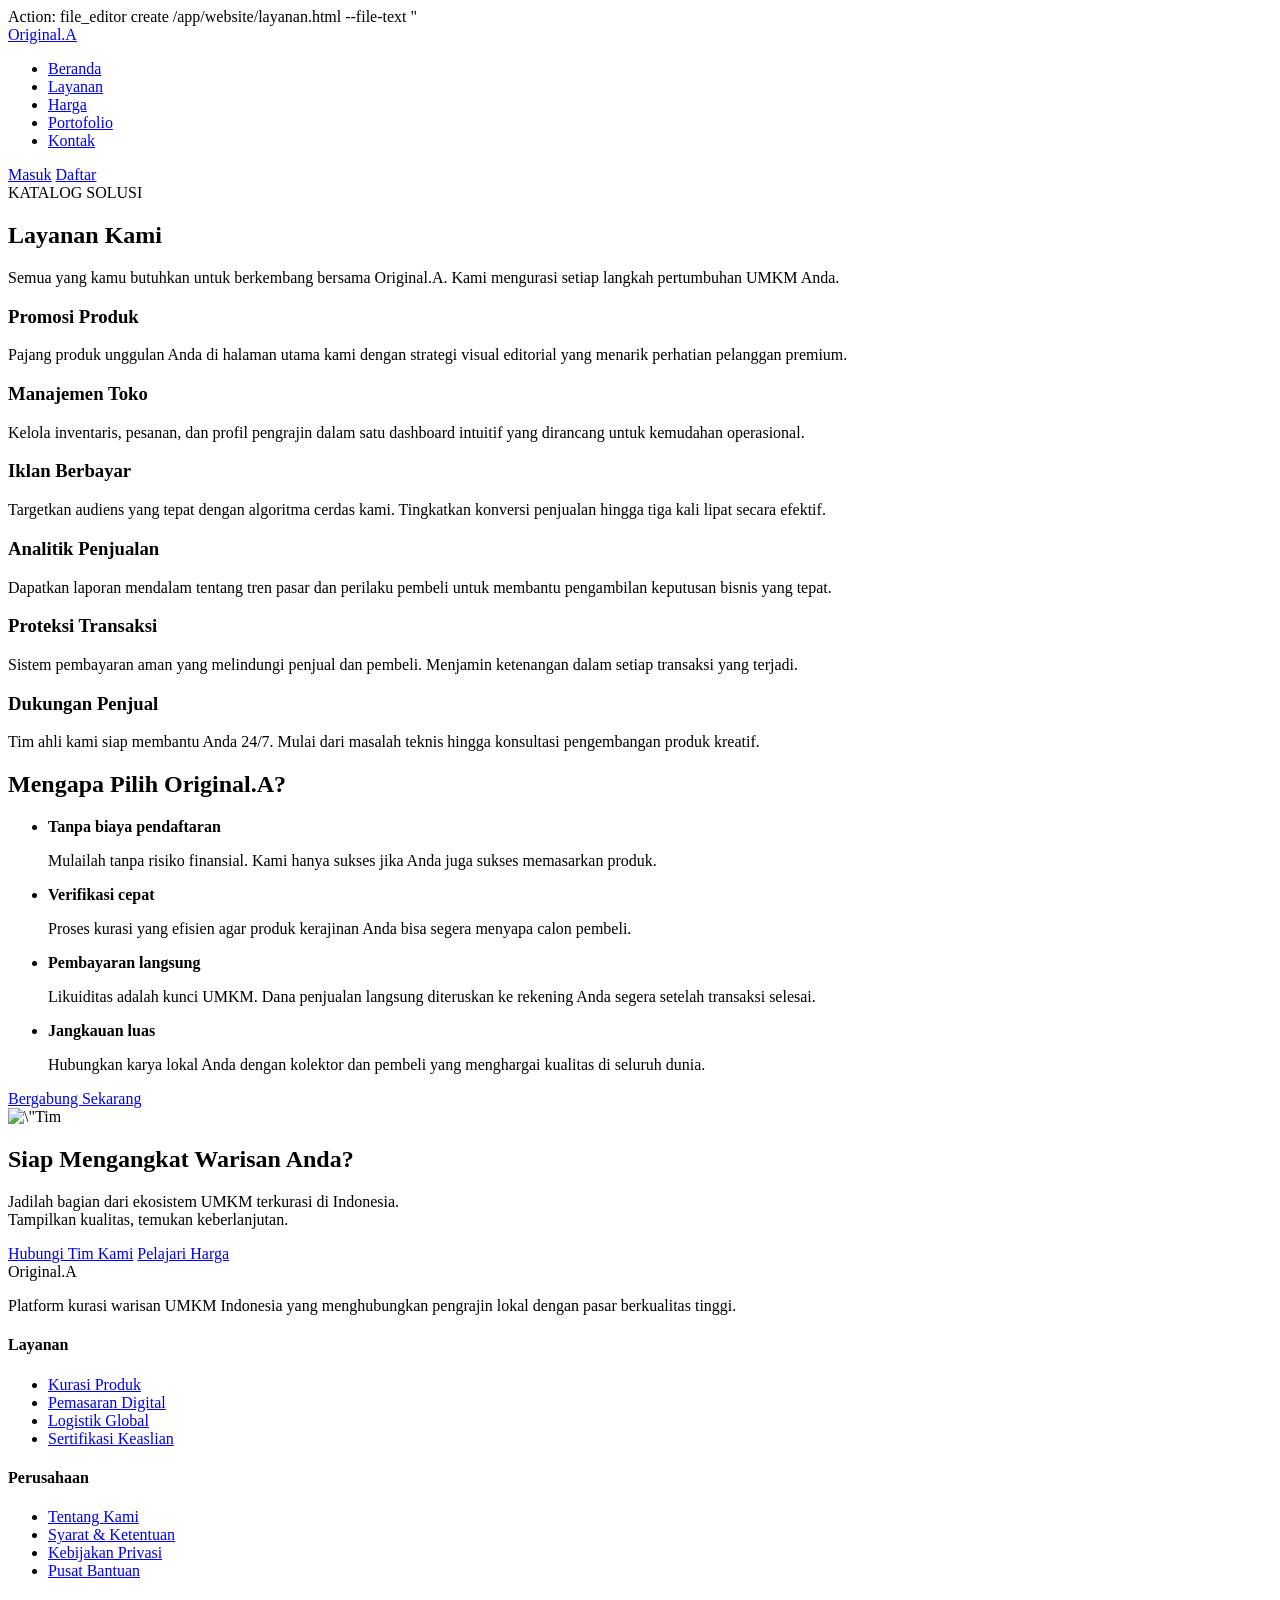
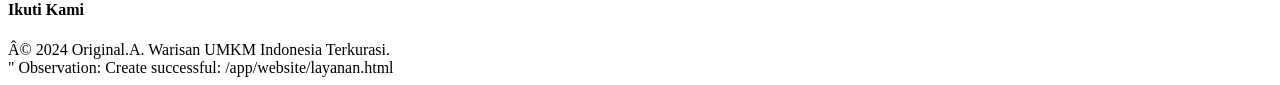
==== harga.html @ c591b9ad "fisrt commit" ====
Action: file_editor create /app/website/layanan.html --file-text "<!DOCTYPE html>
<html lang=\"id\">
<head>
  <meta charset=\"UTF-8\" />
  <meta name=\"viewport\" content=\"width=device-width, initial-scale=1.0\" />
  <title>Original.A — Layanan</title>
  <link rel=\"stylesheet\" href=\"style.css\" />
  <link rel=\"stylesheet\" href=\"https://cdnjs.cloudflare.com/ajax/libs/font-awesome/6.4.0/css/all.min.css\" />
</head>
<body>

  <nav class=\"navbar\">
    <div class=\"container nav-wrap\">
      <a href=\"beranda.html\" class=\"logo\">Original.A</a>
      <ul class=\"nav-menu\">
        <li><a href=\"beranda.html\">Beranda</a></li>
        <li><a href=\"layanan.html\" class=\"active\">Layanan</a></li>
        <li><a href=\"harga.html\">Harga</a></li>
        <li><a href=\"portofolio.html\">Portofolio</a></li>
        <li><a href=\"kontak.html\">Kontak</a></li>
      </ul>
      <div class=\"nav-actions\">
        <a href=\"#\" class=\"btn-link\">Masuk</a>
        <a href=\"#\" class=\"btn btn-primary\">Daftar</a>
      </div>
    </div>
  </nav>

  <section class=\"page-hero\">
    <div class=\"container\">
      <span class=\"badge\">KATALOG SOLUSI</span>
      <h1>Layanan Kami</h1>
      <p>Semua yang kamu butuhkan untuk berkembang bersama Original.A. Kami mengurasi setiap langkah pertumbuhan UMKM Anda.</p>
    </div>
  </section>

  <section style=\"padding-top:30px;\">
    <div class=\"container\">
      <div class=\"layanan-grid\">
        <div class=\"layanan-card\">
          <div class=\"layanan-icon\"><i class=\"fa-solid fa-bullhorn\"></i></div>
          <h3>Promosi Produk</h3>
          <p>Pajang produk unggulan Anda di halaman utama kami dengan strategi visual editorial yang menarik perhatian pelanggan premium.</p>
        </div>
        <div class=\"layanan-card\">
          <div class=\"layanan-icon mint\"><i class=\"fa-solid fa-store\"></i></div>
          <h3>Manajemen Toko</h3>
          <p>Kelola inventaris, pesanan, dan profil pengrajin dalam satu dashboard intuitif yang dirancang untuk kemudahan operasional.</p>
        </div>
        <div class=\"layanan-card\">
          <div class=\"layanan-icon\"><i class=\"fa-solid fa-hand-pointer\"></i></div>
          <h3>Iklan Berbayar</h3>
          <p>Targetkan audiens yang tepat dengan algoritma cerdas kami. Tingkatkan konversi penjualan hingga tiga kali lipat secara efektif.</p>
        </div>
        <div class=\"layanan-card\">
          <div class=\"layanan-icon mint\"><i class=\"fa-solid fa-chart-line\"></i></div>
          <h3>Analitik Penjualan</h3>
          <p>Dapatkan laporan mendalam tentang tren pasar dan perilaku pembeli untuk membantu pengambilan keputusan bisnis yang tepat.</p>
        </div>
        <div class=\"layanan-card\">
          <div class=\"layanan-icon\"><i class=\"fa-solid fa-shield-halved\"></i></div>
          <h3>Proteksi Transaksi</h3>
          <p>Sistem pembayaran aman yang melindungi penjual dan pembeli. Menjamin ketenangan dalam setiap transaksi yang terjadi.</p>
        </div>
        <div class=\"layanan-card\">
          <div class=\"layanan-icon mint\"><i class=\"fa-solid fa-headset\"></i></div>
          <h3>Dukungan Penjual</h3>
          <p>Tim ahli kami siap membantu Anda 24/7. Mulai dari masalah teknis hingga konsultasi pengembangan produk kreatif.</p>
        </div>
      </div>
    </div>
  </section>

  <section class=\"why-section\">
    <div class=\"container why-grid\">
      <div>
        <h2>Mengapa Pilih Original.A?</h2>
        <ul class=\"why-list\">
          <li>
            <span class=\"check\"><i class=\"fa-solid fa-check\"></i></span>
            <div>
              <strong>Tanpa biaya pendaftaran</strong>
              <p>Mulailah tanpa risiko finansial. Kami hanya sukses jika Anda juga sukses memasarkan produk.</p>
            </div>
          </li>
          <li>
            <span class=\"check\"><i class=\"fa-solid fa-check\"></i></span>
            <div>
              <strong>Verifikasi cepat</strong>
              <p>Proses kurasi yang efisien agar produk kerajinan Anda bisa segera menyapa calon pembeli.</p>
            </div>
          </li>
          <li>
            <span class=\"check\"><i class=\"fa-solid fa-check\"></i></span>
            <div>
              <strong>Pembayaran langsung</strong>
              <p>Likuiditas adalah kunci UMKM. Dana penjualan langsung diteruskan ke rekening Anda segera setelah transaksi selesai.</p>
            </div>
          </li>
          <li>
            <span class=\"check\"><i class=\"fa-solid fa-check\"></i></span>
            <div>
              <strong>Jangkauan luas</strong>
              <p>Hubungkan karya lokal Anda dengan kolektor dan pembeli yang menghargai kualitas di seluruh dunia.</p>
            </div>
          </li>
        </ul>
        <a href=\"#\" class=\"btn btn-primary\" style=\"margin-top:18px;\">Bergabung Sekarang</a>
      </div>
      <div class=\"why-image\">
        <img src=\"https://images.unsplash.com/photo-1556761175-5973dc0f32e7?w=900\" alt=\"Tim Original.A\" />
      </div>
    </div>
  </section>

  <section style=\"background:var(--green-900); color:#fff; padding:80px 0;\">
    <div class=\"container\" style=\"text-align:center;\">
      <h2 style=\"color:#fff; font-size:42px; margin-bottom:14px;\">Siap Mengangkat Warisan Anda?</h2>
      <p style=\"color:rgba(255,255,255,.78); margin-bottom:28px;\">Jadilah bagian dari ekosistem UMKM terkurasi di Indonesia.<br />Tampilkan kualitas, temukan keberlanjutan.</p>
      <div style=\"display:flex; gap:14px; justify-content:center; flex-wrap:wrap;\">
        <a href=\"kontak.html\" class=\"btn btn-gold\">Hubungi Tim Kami</a>
        <a href=\"harga.html\" class=\"btn btn-outline-light\">Pelajari Harga</a>
      </div>
    </div>
  </section>

  <footer>
    <div class=\"container\">
      <div class=\"footer-grid\">
        <div class=\"footer-brand\">
          <div class=\"logo\">Original.A</div>
          <p>Platform kurasi warisan UMKM Indonesia yang menghubungkan pengrajin lokal dengan pasar berkualitas tinggi.</p>
        </div>
        <div class=\"footer-col\">
          <h4>Layanan</h4>
          <ul>
            <li><a href=\"#\">Kurasi Produk</a></li>
            <li><a href=\"#\">Pemasaran Digital</a></li>
            <li><a href=\"#\">Logistik Global</a></li>
            <li><a href=\"#\">Sertifikasi Keaslian</a></li>
          </ul>
        </div>
        <div class=\"footer-col\">
          <h4>Perusahaan</h4>
          <ul>
            <li><a href=\"#\">Tentang Kami</a></li>
            <li><a href=\"#\">Syarat &amp; Ketentuan</a></li>
            <li><a href=\"#\">Kebijakan Privasi</a></li>
            <li><a href=\"#\">Pusat Bantuan</a></li>
          </ul>
        </div>
        <div class=\"footer-col\">
          <h4>Ikuti Kami</h4>
          <div class=\"social-icons\">
            <a href=\"#\"><i class=\"fa-solid fa-share-nodes\"></i></a>
            <a href=\"#\"><i class=\"fa-solid fa-globe\"></i></a>
            <a href=\"#\"><i class=\"fa-regular fa-envelope\"></i></a>
          </div>
        </div>
      </div>
      <div class=\"footer-bottom\">© 2024 Original.A. Warisan UMKM Indonesia Terkurasi.</div>
    </div>
  </footer>

</body>
</html>
"
Observation: Create successful: /app/website/layanan.html
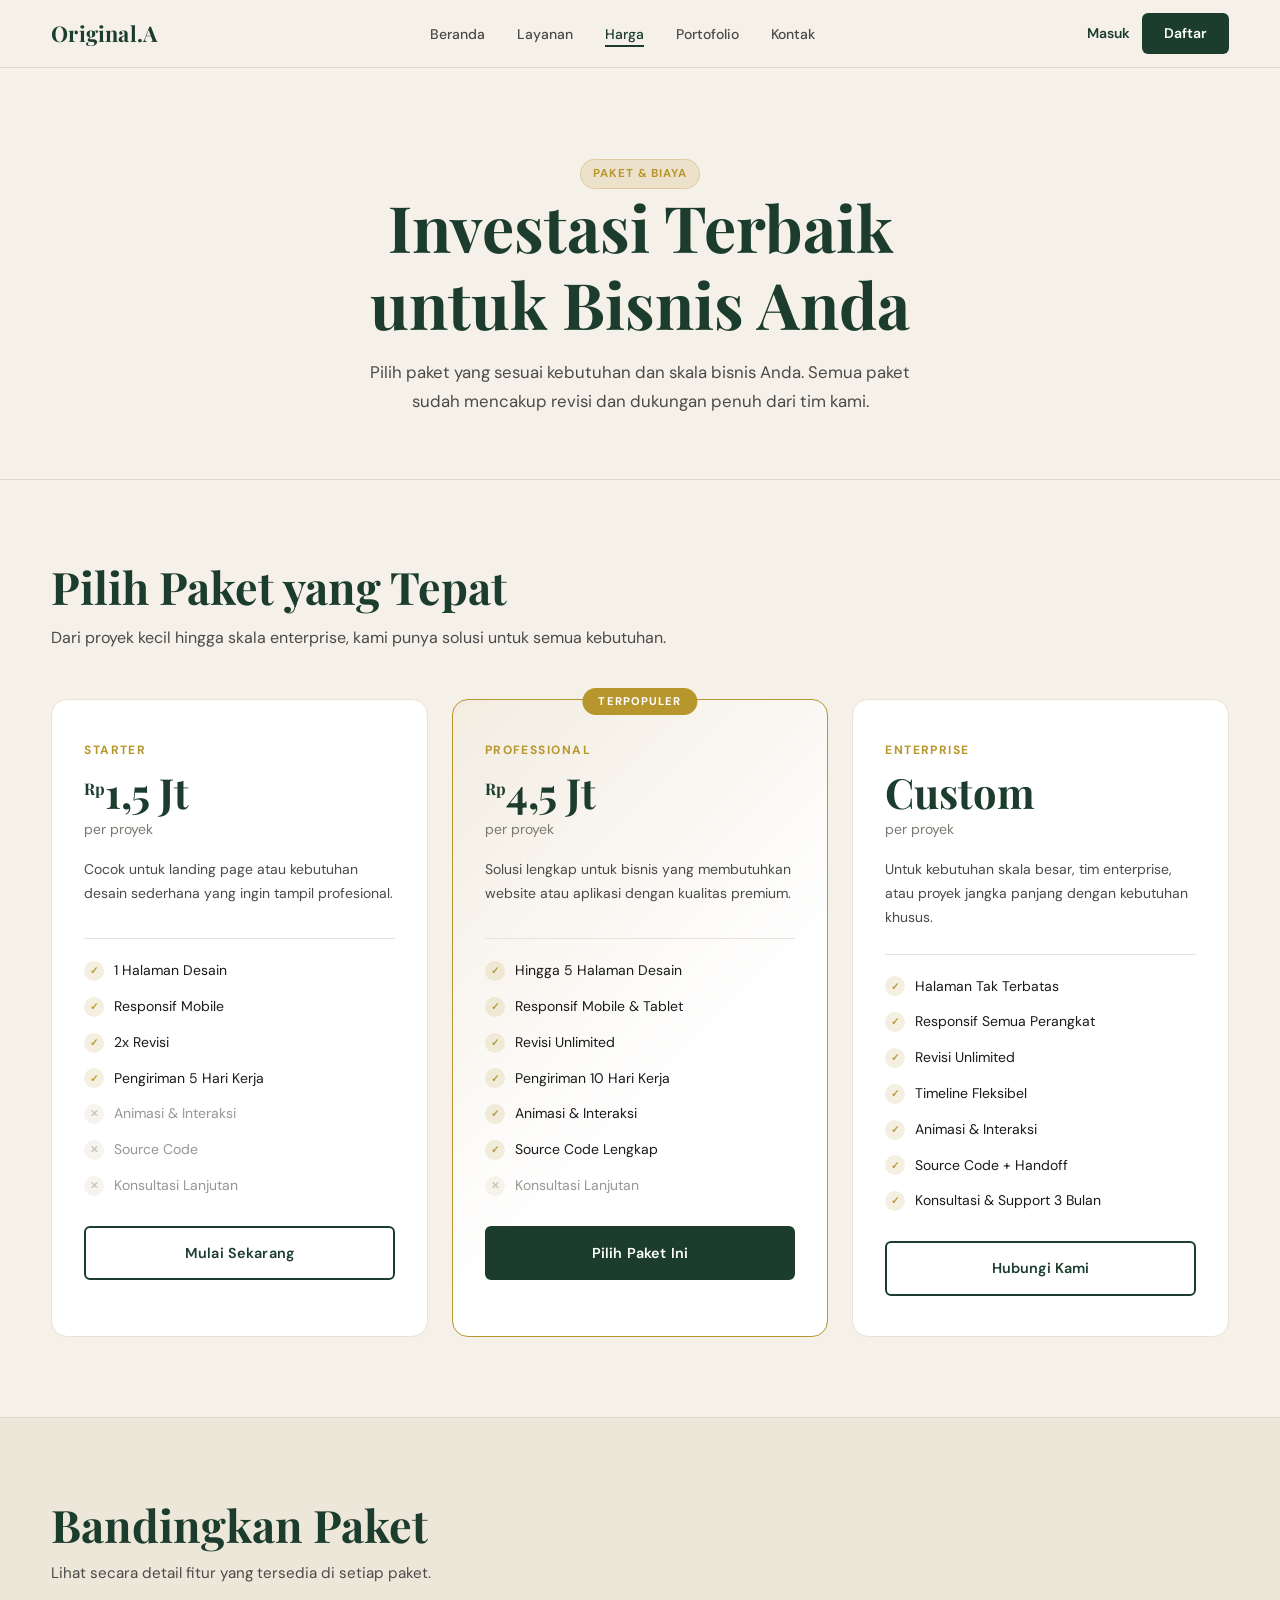
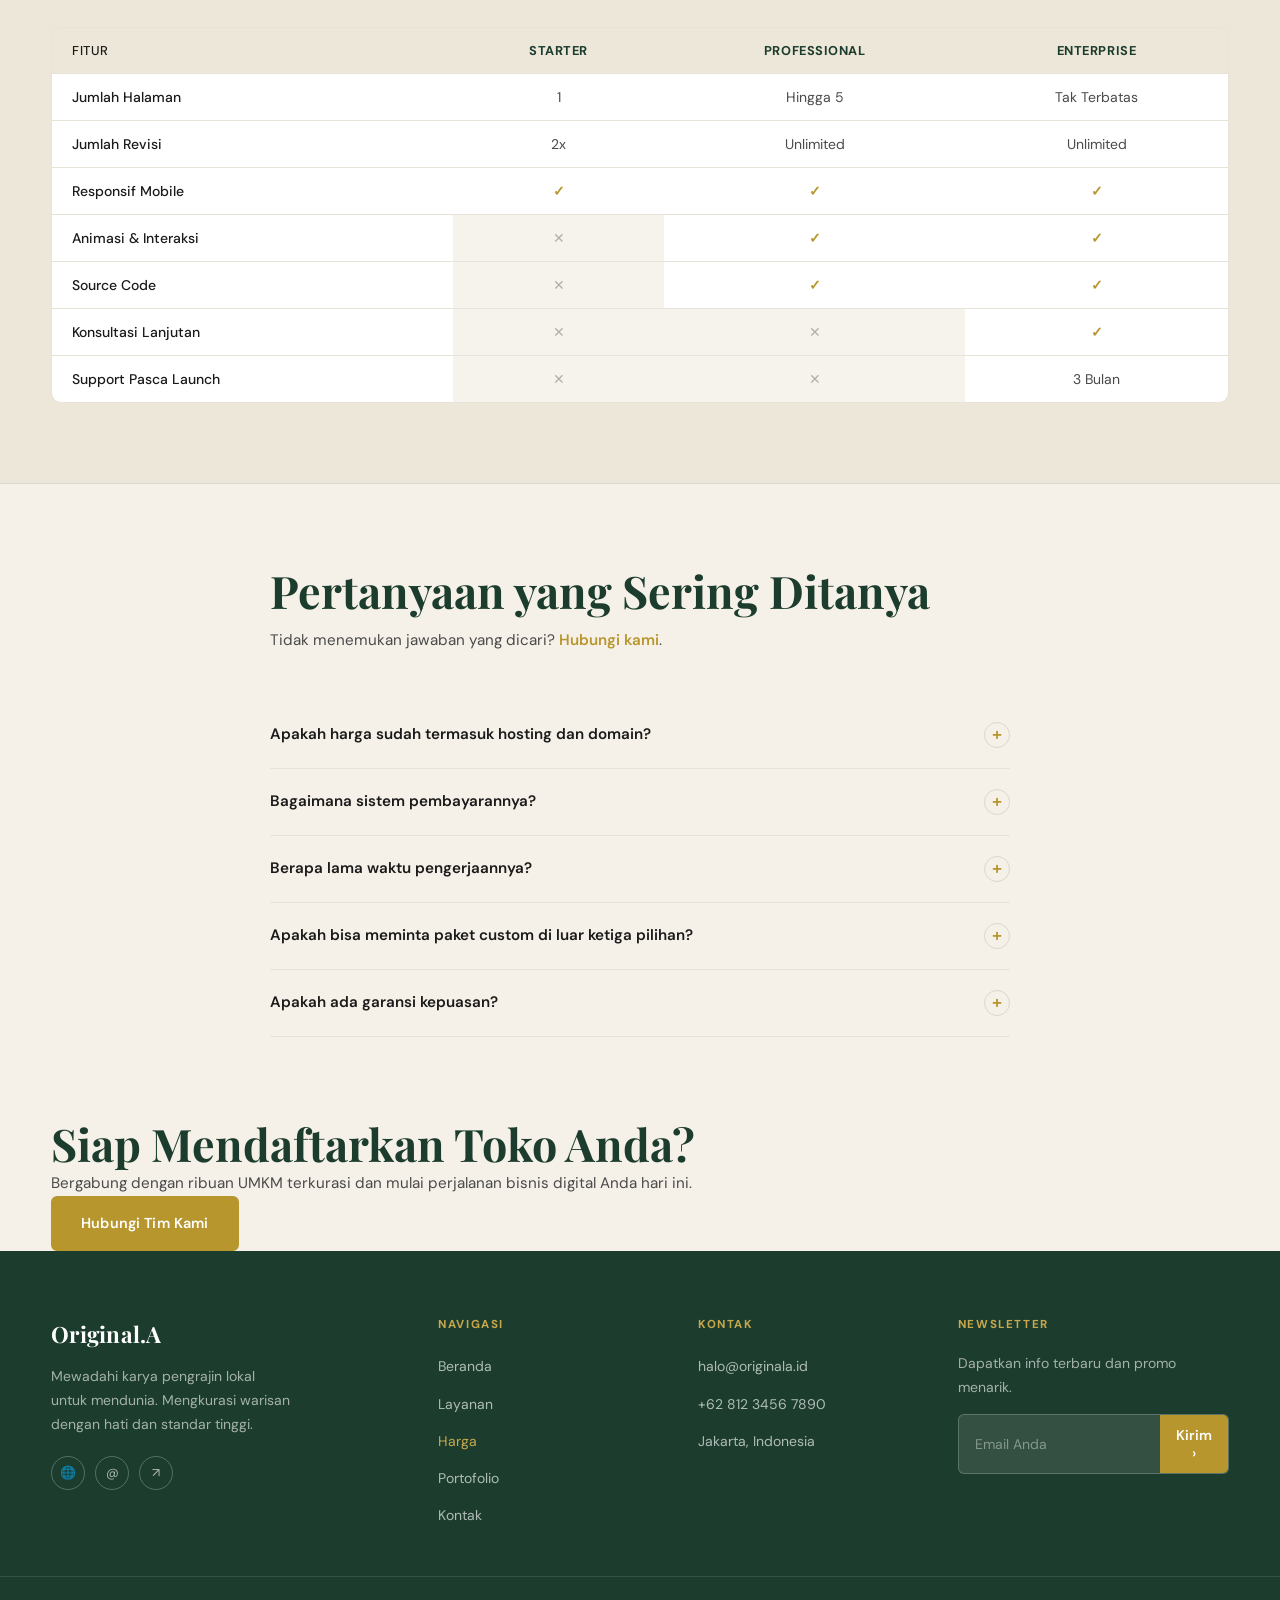
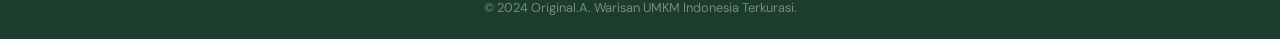
==== commit 0049dedd: "tes" ====
--- a/harga.html
+++ b/harga.html
@@ -1,169 +1,558 @@
-
-Action: file_editor create /app/website/layanan.html --file-text "<!DOCTYPE html>
-<html lang=\"id\">
+#untuk_harga
+
+
+
+<DOCTYPE html>
+<html lang="id">
 <head>
-  <meta charset=\"UTF-8\" />
-  <meta name=\"viewport\" content=\"width=device-width, initial-scale=1.0\" />
-  <title>Original.A — Layanan</title>
-  <link rel=\"stylesheet\" href=\"style.css\" />
-  <link rel=\"stylesheet\" href=\"https://cdnjs.cloudflare.com/ajax/libs/font-awesome/6.4.0/css/all.min.css\" />
+  <meta charset="UTF-8" />
+  <meta name="viewport" content="width=device-width, initial-scale=1.0" />
+  <title>Harga — Original.A | Platform Warisan UMKM Indonesia</title>
+  <link rel="stylesheet" href="style.css" />
+  <style>
+    /* ── Pricing Grid ── */
+    .pricing-grid {
+      display: grid;
+      grid-template-columns: repeat(auto-fit, minmax(300px, 1fr));
+      gap: 24px;
+      margin-top: 48px;
+    }
+
+    .pricing-card {
+      background: var(--white);
+      border: 1px solid var(--border-light);
+      border-radius: var(--radius-lg);
+      padding: 40px 32px;
+      transition: var(--transition);
+      position: relative;
+    }
+
+    .pricing-card:hover {
+      box-shadow: var(--shadow-lg);
+      transform: translateY(-4px);
+      border-color: var(--border);
+    }
+
+    .pricing-card.featured {
+      border-color: var(--gold);
+      background: linear-gradient(135deg, rgba(184,150,46,0.04) 0%, var(--white) 60%);
+    }
+
+    .featured-badge {
+      position: absolute;
+      top: -12px;
+      left: 50%;
+      transform: translateX(-50%);
+      background: var(--gold);
+      color: var(--white);
+      font-size: 0.7rem;
+      font-weight: 700;
+      letter-spacing: 0.1em;
+      padding: 4px 16px;
+      border-radius: 100px;
+      text-transform: uppercase;
+      white-space: nowrap;
+    }
+
+    .plan-name {
+      font-family: var(--font-body);
+      font-size: 0.75rem;
+      font-weight: 700;
+      letter-spacing: 0.12em;
+      text-transform: uppercase;
+      color: var(--gold);
+      margin-bottom: 10px;
+    }
+
+    .plan-price {
+      font-family: var(--font-display);
+      font-size: 2.6rem;
+      font-weight: 700;
+      color: var(--green);
+      line-height: 1;
+      margin-bottom: 6px;
+    }
+
+    .plan-price sup {
+      font-size: 1rem;
+      vertical-align: top;
+      margin-top: 10px;
+      display: inline-block;
+    }
+
+    .plan-period {
+      font-size: 0.875rem;
+      color: var(--text-muted);
+      margin-bottom: 16px;
+    }
+
+    .plan-desc {
+      font-size: 0.875rem;
+      color: var(--text-mid);
+      line-height: 1.7;
+      margin-bottom: 24px;
+      min-height: 56px;
+    }
+
+    .plan-divider {
+      border: none;
+      border-top: 1px solid var(--border-light);
+      margin-bottom: 20px;
+    }
+
+    .plan-features {
+      display: flex;
+      flex-direction: column;
+      gap: 12px;
+      margin-bottom: 28px;
+    }
+
+    .plan-features li {
+      display: flex;
+      align-items: center;
+      gap: 10px;
+      font-size: 0.875rem;
+      color: var(--text-dark);
+    }
+
+    .plan-features li .feat-icon {
+      width: 20px;
+      height: 20px;
+      min-width: 20px;
+      border-radius: 50%;
+      display: flex;
+      align-items: center;
+      justify-content: center;
+      font-size: 0.65rem;
+      font-weight: 700;
+    }
+
+    .feat-icon.yes {
+      background: rgba(184,150,46,0.15);
+      color: var(--gold);
+    }
+
+    .feat-icon.no {
+      background: var(--cream-dark);
+      color: var(--text-muted);
+    }
+
+    .plan-features li.disabled {
+      opacity: 0.45;
+    }
+
+    /* ── Compare Table ── */
+    .compare-wrap {
+      overflow-x: auto;
+      border-radius: var(--radius-md);
+      border: 1px solid var(--border-light);
+    }
+
+    .compare-table {
+      width: 100%;
+      border-collapse: collapse;
+      font-size: 0.875rem;
+      min-width: 540px;
+    }
+
+    .compare-table th,
+    .compare-table td {
+      padding: 14px 20px;
+      text-align: center;
+      border-bottom: 1px solid var(--border-light);
+    }
+
+    .compare-table th {
+      background: var(--cream-dark);
+      color: var(--green);
+      font-weight: 700;
+      font-size: 0.8rem;
+      letter-spacing: 0.04em;
+      text-transform: uppercase;
+    }
+
+    .compare-table th:first-child,
+    .compare-table td:first-child {
+      text-align: left;
+      color: var(--text-dark);
+      font-weight: 500;
+    }
+
+    .compare-table td {
+      color: var(--text-mid);
+      background: var(--white);
+    }
+
+    .compare-table .yes { color: var(--gold); font-weight: 700; }
+    .compare-table .no  { color: var(--text-muted); opacity: 0.5; }
+
+    .compare-table tbody tr:last-child td { border-bottom: none; }
+    .compare-table tbody tr:hover td { background: var(--cream); }
+
+    /* ── FAQ ── */
+    .faq-item {
+      border-bottom: 1px solid var(--border-light);
+    }
+
+    .faq-question {
+      display: flex;
+      align-items: center;
+      justify-content: space-between;
+      cursor: pointer;
+      font-size: 0.95rem;
+      font-weight: 600;
+      color: var(--text-dark);
+      padding: 20px 0;
+      gap: 16px;
+    }
+
+    .faq-question:hover { color: var(--green); }
+
+    .faq-icon {
+      width: 26px;
+      height: 26px;
+      min-width: 26px;
+      border: 1.5px solid var(--border);
+      border-radius: 50%;
+      display: flex;
+      align-items: center;
+      justify-content: center;
+      font-size: 1.1rem;
+      color: var(--gold);
+      transition: var(--transition);
+      line-height: 1;
+    }
+
+    .faq-answer {
+      font-size: 0.875rem;
+      color: var(--text-mid);
+      line-height: 1.8;
+      max-height: 0;
+      overflow: hidden;
+      transition: max-height 0.4s ease, padding 0.3s ease;
+    }
+
+    .faq-item.open .faq-answer {
+      max-height: 200px;
+      padding-bottom: 20px;
+    }
+
+    .faq-item.open .faq-icon {
+      transform: rotate(45deg);
+      border-color: var(--gold);
+    }
+  </style>
 </head>
 <body>
 
-  <nav class=\"navbar\">
-    <div class=\"container nav-wrap\">
-      <a href=\"beranda.html\" class=\"logo\">Original.A</a>
-      <ul class=\"nav-menu\">
-        <li><a href=\"beranda.html\">Beranda</a></li>
-        <li><a href=\"layanan.html\" class=\"active\">Layanan</a></li>
-        <li><a href=\"harga.html\">Harga</a></li>
-        <li><a href=\"portofolio.html\">Portofolio</a></li>
-        <li><a href=\"kontak.html\">Kontak</a></li>
+  <!-- NAVBAR -->
+  <nav class="navbar" id="navbar">
+    <div class="nav-inner">
+      <a href="index.html" class="nav-logo">Original.A</a>
+      <ul class="nav-links" id="navLinks">
+        <li><a href="index.html">Beranda</a></li>
+        <li><a href="layanan.html">Layanan</a></li>
+        <li><a href="harga.html" class="active">Harga</a></li>
+        <li><a href="portofolio.html">Portofolio</a></li>
+        <li><a href="kontak.html">Kontak</a></li>
       </ul>
-      <div class=\"nav-actions\">
-        <a href=\"#\" class=\"btn-link\">Masuk</a>
-        <a href=\"#\" class=\"btn btn-primary\">Daftar</a>
-      </div>
+      <div class="nav-actions">
+        <a href="#" class="nav-masuk">Masuk</a>
+        <a href="#" class="nav-daftar">Daftar</a>
+      </div>
+      <button class="nav-toggle" id="navToggle"><span></span><span></span><span></span></button>
     </div>
   </nav>
 
-  <section class=\"page-hero\">
-    <div class=\"container\">
-      <span class=\"badge\">KATALOG SOLUSI</span>
-      <h1>Layanan Kami</h1>
-      <p>Semua yang kamu butuhkan untuk berkembang bersama Original.A. Kami mengurasi setiap langkah pertumbuhan UMKM Anda.</p>
+  <!-- PAGE HERO -->
+  <section class="page-hero">
+    <div class="container">
+      <span class="badge badge-gold fade-up">Paket &amp; Biaya</span>
+      <h1 class="fade-up">Investasi Terbaik<br>untuk Bisnis Anda</h1>
+      <p class="fade-up">
+        Pilih paket yang sesuai kebutuhan dan skala bisnis Anda.
+        Semua paket sudah mencakup revisi dan dukungan penuh dari tim kami.
+      </p>
     </div>
   </section>
 
-  <section style=\"padding-top:30px;\">
-    <div class=\"container\">
-      <div class=\"layanan-grid\">
-        <div class=\"layanan-card\">
-          <div class=\"layanan-icon\"><i class=\"fa-solid fa-bullhorn\"></i></div>
-          <h3>Promosi Produk</h3>
-          <p>Pajang produk unggulan Anda di halaman utama kami dengan strategi visual editorial yang menarik perhatian pelanggan premium.</p>
-        </div>
-        <div class=\"layanan-card\">
-          <div class=\"layanan-icon mint\"><i class=\"fa-solid fa-store\"></i></div>
-          <h3>Manajemen Toko</h3>
-          <p>Kelola inventaris, pesanan, dan profil pengrajin dalam satu dashboard intuitif yang dirancang untuk kemudahan operasional.</p>
-        </div>
-        <div class=\"layanan-card\">
-          <div class=\"layanan-icon\"><i class=\"fa-solid fa-hand-pointer\"></i></div>
-          <h3>Iklan Berbayar</h3>
-          <p>Targetkan audiens yang tepat dengan algoritma cerdas kami. Tingkatkan konversi penjualan hingga tiga kali lipat secara efektif.</p>
-        </div>
-        <div class=\"layanan-card\">
-          <div class=\"layanan-icon mint\"><i class=\"fa-solid fa-chart-line\"></i></div>
-          <h3>Analitik Penjualan</h3>
-          <p>Dapatkan laporan mendalam tentang tren pasar dan perilaku pembeli untuk membantu pengambilan keputusan bisnis yang tepat.</p>
-        </div>
-        <div class=\"layanan-card\">
-          <div class=\"layanan-icon\"><i class=\"fa-solid fa-shield-halved\"></i></div>
-          <h3>Proteksi Transaksi</h3>
-          <p>Sistem pembayaran aman yang melindungi penjual dan pembeli. Menjamin ketenangan dalam setiap transaksi yang terjadi.</p>
-        </div>
-        <div class=\"layanan-card\">
-          <div class=\"layanan-icon mint\"><i class=\"fa-solid fa-headset\"></i></div>
-          <h3>Dukungan Penjual</h3>
-          <p>Tim ahli kami siap membantu Anda 24/7. Mulai dari masalah teknis hingga konsultasi pengembangan produk kreatif.</p>
-        </div>
+  <div class="divider"></div>
+
+  <!-- PRICING CARDS -->
+  <section class="section">
+    <div class="container">
+      <div class="section-title-center fade-up">
+        <h2>Pilih Paket yang Tepat</h2>
+        <p style="margin-top:10px; font-size:1rem;">
+          Dari proyek kecil hingga skala enterprise, kami punya solusi untuk semua kebutuhan.
+        </p>
+      </div>
+
+      <div class="pricing-grid">
+
+        <!-- Starter -->
+        <div class="pricing-card fade-up">
+          <p class="plan-name">Starter</p>
+          <div class="plan-price"><sup>Rp</sup>1,5 Jt</div>
+          <p class="plan-period">per proyek</p>
+          <p class="plan-desc">Cocok untuk landing page atau kebutuhan desain sederhana yang ingin tampil profesional.</p>
+          <hr class="plan-divider" />
+          <ul class="plan-features">
+            <li><span class="feat-icon yes">✓</span> 1 Halaman Desain</li>
+            <li><span class="feat-icon yes">✓</span> Responsif Mobile</li>
+            <li><span class="feat-icon yes">✓</span> 2x Revisi</li>
+            <li><span class="feat-icon yes">✓</span> Pengiriman 5 Hari Kerja</li>
+            <li class="disabled"><span class="feat-icon no">✕</span> Animasi &amp; Interaksi</li>
+            <li class="disabled"><span class="feat-icon no">✕</span> Source Code</li>
+            <li class="disabled"><span class="feat-icon no">✕</span> Konsultasi Lanjutan</li>
+          </ul>
+          <a href="kontak.html" class="btn btn-outline" style="display:block; text-align:center;">Mulai Sekarang</a>
+        </div>
+
+        <!-- Professional (featured) -->
+        <div class="pricing-card featured fade-up">
+          <span class="featured-badge">Terpopuler</span>
+          <p class="plan-name">Professional</p>
+          <div class="plan-price"><sup>Rp</sup>4,5 Jt</div>
+          <p class="plan-period">per proyek</p>
+          <p class="plan-desc">Solusi lengkap untuk bisnis yang membutuhkan website atau aplikasi dengan kualitas premium.</p>
+          <hr class="plan-divider" />
+          <ul class="plan-features">
+            <li><span class="feat-icon yes">✓</span> Hingga 5 Halaman Desain</li>
+            <li><span class="feat-icon yes">✓</span> Responsif Mobile &amp; Tablet</li>
+            <li><span class="feat-icon yes">✓</span> Revisi Unlimited</li>
+            <li><span class="feat-icon yes">✓</span> Pengiriman 10 Hari Kerja</li>
+            <li><span class="feat-icon yes">✓</span> Animasi &amp; Interaksi</li>
+            <li><span class="feat-icon yes">✓</span> Source Code Lengkap</li>
+            <li class="disabled"><span class="feat-icon no">✕</span> Konsultasi Lanjutan</li>
+          </ul>
+          <a href="kontak.html" class="btn btn-primary" style="display:block; text-align:center;">Pilih Paket Ini</a>
+        </div>
+
+        <!-- Enterprise -->
+        <div class="pricing-card fade-up">
+          <p class="plan-name">Enterprise</p>
+          <div class="plan-price">Custom</div>
+          <p class="plan-period">per proyek</p>
+          <p class="plan-desc">Untuk kebutuhan skala besar, tim enterprise, atau proyek jangka panjang dengan kebutuhan khusus.</p>
+          <hr class="plan-divider" />
+          <ul class="plan-features">
+            <li><span class="feat-icon yes">✓</span> Halaman Tak Terbatas</li>
+            <li><span class="feat-icon yes">✓</span> Responsif Semua Perangkat</li>
+            <li><span class="feat-icon yes">✓</span> Revisi Unlimited</li>
+            <li><span class="feat-icon yes">✓</span> Timeline Fleksibel</li>
+            <li><span class="feat-icon yes">✓</span> Animasi &amp; Interaksi</li>
+            <li><span class="feat-icon yes">✓</span> Source Code + Handoff</li>
+            <li><span class="feat-icon yes">✓</span> Konsultasi &amp; Support 3 Bulan</li>
+          </ul>
+          <a href="kontak.html" class="btn btn-outline" style="display:block; text-align:center;">Hubungi Kami</a>
+        </div>
+
       </div>
     </div>
   </section>
 
-  <section class=\"why-section\">
-    <div class=\"container why-grid\">
-      <div>
-        <h2>Mengapa Pilih Original.A?</h2>
-        <ul class=\"why-list\">
-          <li>
-            <span class=\"check\"><i class=\"fa-solid fa-check\"></i></span>
-            <div>
-              <strong>Tanpa biaya pendaftaran</strong>
-              <p>Mulailah tanpa risiko finansial. Kami hanya sukses jika Anda juga sukses memasarkan produk.</p>
-            </div>
-          </li>
-          <li>
-            <span class=\"check\"><i class=\"fa-solid fa-check\"></i></span>
-            <div>
-              <strong>Verifikasi cepat</strong>
-              <p>Proses kurasi yang efisien agar produk kerajinan Anda bisa segera menyapa calon pembeli.</p>
-            </div>
-          </li>
-          <li>
-            <span class=\"check\"><i class=\"fa-solid fa-check\"></i></span>
-            <div>
-              <strong>Pembayaran langsung</strong>
-              <p>Likuiditas adalah kunci UMKM. Dana penjualan langsung diteruskan ke rekening Anda segera setelah transaksi selesai.</p>
-            </div>
-          </li>
-          <li>
-            <span class=\"check\"><i class=\"fa-solid fa-check\"></i></span>
-            <div>
-              <strong>Jangkauan luas</strong>
-              <p>Hubungkan karya lokal Anda dengan kolektor dan pembeli yang menghargai kualitas di seluruh dunia.</p>
-            </div>
-          </li>
-        </ul>
-        <a href=\"#\" class=\"btn btn-primary\" style=\"margin-top:18px;\">Bergabung Sekarang</a>
-      </div>
-      <div class=\"why-image\">
-        <img src=\"https://images.unsplash.com/photo-1556761175-5973dc0f32e7?w=900\" alt=\"Tim Original.A\" />
+  <div class="divider"></div>
+
+  <!-- COMPARISON TABLE -->
+  <section class="section" style="background:var(--cream-dark);">
+    <div class="container">
+      <div class="section-title-center fade-up" style="margin-bottom:40px;">
+        <h2>Bandingkan Paket</h2>
+        <p style="margin-top:10px;">Lihat secara detail fitur yang tersedia di setiap paket.</p>
+      </div>
+      <div class="compare-wrap fade-up">
+        <table class="compare-table">
+          <thead>
+            <tr>
+              <th>Fitur</th>
+              <th>Starter</th>
+              <th>Professional</th>
+              <th>Enterprise</th>
+            </tr>
+          </thead>
+          <tbody>
+            <tr>
+              <td>Jumlah Halaman</td>
+              <td>1</td>
+              <td>Hingga 5</td>
+              <td>Tak Terbatas</td>
+            </tr>
+            <tr>
+              <td>Jumlah Revisi</td>
+              <td>2x</td>
+              <td>Unlimited</td>
+              <td>Unlimited</td>
+            </tr>
+            <tr>
+              <td>Responsif Mobile</td>
+              <td class="yes">✓</td>
+              <td class="yes">✓</td>
+              <td class="yes">✓</td>
+            </tr>
+            <tr>
+              <td>Animasi &amp; Interaksi</td>
+              <td class="no">✕</td>
+              <td class="yes">✓</td>
+              <td class="yes">✓</td>
+            </tr>
+            <tr>
+              <td>Source Code</td>
+              <td class="no">✕</td>
+              <td class="yes">✓</td>
+              <td class="yes">✓</td>
+            </tr>
+            <tr>
+              <td>Konsultasi Lanjutan</td>
+              <td class="no">✕</td>
+              <td class="no">✕</td>
+              <td class="yes">✓</td>
+            </tr>
+            <tr>
+              <td>Support Pasca Launch</td>
+              <td class="no">✕</td>
+              <td class="no">✕</td>
+              <td>3 Bulan</td>
+            </tr>
+          </tbody>
+        </table>
       </div>
     </div>
   </section>
 
-  <section style=\"background:var(--green-900); color:#fff; padding:80px 0;\">
-    <div class=\"container\" style=\"text-align:center;\">
-      <h2 style=\"color:#fff; font-size:42px; margin-bottom:14px;\">Siap Mengangkat Warisan Anda?</h2>
-      <p style=\"color:rgba(255,255,255,.78); margin-bottom:28px;\">Jadilah bagian dari ekosistem UMKM terkurasi di Indonesia.<br />Tampilkan kualitas, temukan keberlanjutan.</p>
-      <div style=\"display:flex; gap:14px; justify-content:center; flex-wrap:wrap;\">
-        <a href=\"kontak.html\" class=\"btn btn-gold\">Hubungi Tim Kami</a>
-        <a href=\"harga.html\" class=\"btn btn-outline-light\">Pelajari Harga</a>
+  <div class="divider"></div>
+
+  <!-- FAQ -->
+  <section class="section">
+    <div class="container" style="max-width:740px;">
+      <div class="section-title-center fade-up" style="margin-bottom:48px;">
+        <h2>Pertanyaan yang Sering Ditanya</h2>
+        <p style="margin-top:10px;">Tidak menemukan jawaban yang dicari? <a href="kontak.html" style="color:var(--gold); font-weight:600;">Hubungi kami</a>.</p>
+      </div>
+
+      <div id="faqList">
+        <div class="faq-item fade-up">
+          <div class="faq-question">
+            <span>Apakah harga sudah termasuk hosting dan domain?</span>
+            <span class="faq-icon">+</span>
+          </div>
+          <div class="faq-answer">Harga yang tertera belum termasuk biaya hosting dan domain. Kami dapat membantu merekomendasikan layanan hosting terbaik sesuai kebutuhan dan anggaran Anda.</div>
+        </div>
+        <div class="faq-item fade-up">
+          <div class="faq-question">
+            <span>Bagaimana sistem pembayarannya?</span>
+            <span class="faq-icon">+</span>
+          </div>
+          <div class="faq-answer">Kami menggunakan sistem DP 50% di awal proyek dan 50% sisanya setelah proyek selesai dan disetujui. Untuk paket Enterprise, pembayaran bisa dicicil per milestone.</div>
+        </div>
+        <div class="faq-item fade-up">
+          <div class="faq-question">
+            <span>Berapa lama waktu pengerjaannya?</span>
+            <span class="faq-icon">+</span>
+          </div>
+          <div class="faq-answer">Tergantung paket yang dipilih. Starter 5 hari kerja, Professional 10 hari kerja, dan Enterprise fleksibel sesuai scope proyek. Estimasi waktu pasti akan diberikan sebelum pengerjaan dimulai.</div>
+        </div>
+        <div class="faq-item fade-up">
+          <div class="faq-question">
+            <span>Apakah bisa meminta paket custom di luar ketiga pilihan?</span>
+            <span class="faq-icon">+</span>
+          </div>
+          <div class="faq-answer">Tentu! Kami sangat terbuka untuk mendiskusikan kebutuhan spesifik Anda. Hubungi kami melalui halaman Kontak dan kami akan menyusun penawaran yang sesuai.</div>
+        </div>
+        <div class="faq-item fade-up">
+          <div class="faq-question">
+            <span>Apakah ada garansi kepuasan?</span>
+            <span class="faq-icon">+</span>
+          </div>
+          <div class="faq-answer">Ya! Kami menjamin kepuasan klien. Jika hasil akhir tidak sesuai dengan brief yang telah disepakati, kami akan terus melakukan revisi hingga Anda puas tanpa biaya tambahan.</div>
+        </div>
       </div>
     </div>
   </section>
 
+  <!-- CTA BOTTOM -->
+  <section class="cta-bottom">
+    <div class="container">
+      <h2 class="fade-up">Siap Mendaftarkan Toko Anda?</h2>
+      <p class="fade-up">Bergabung dengan ribuan UMKM terkurasi dan mulai perjalanan bisnis digital Anda hari ini.</p>
+      <a href="kontak.html" class="btn btn-gold fade-up">Hubungi Tim Kami</a>
+    </div>
+  </section>
+
+  <!-- FOOTER -->
   <footer>
-    <div class=\"container\">
-      <div class=\"footer-grid\">
-        <div class=\"footer-brand\">
-          <div class=\"logo\">Original.A</div>
-          <p>Platform kurasi warisan UMKM Indonesia yang menghubungkan pengrajin lokal dengan pasar berkualitas tinggi.</p>
-        </div>
-        <div class=\"footer-col\">
-          <h4>Layanan</h4>
+    <div class="container">
+      <div class="footer-top">
+        <div class="footer-brand">
+          <div class="nav-logo" style="color:var(--white); font-family:var(--font-display); font-size:1.4rem; font-weight:700; margin-bottom:12px;">Original.A</div>
+          <p>Mewadahi karya pengrajin lokal untuk mendunia. Mengkurasi warisan dengan hati dan standar tinggi.</p>
+          <div class="footer-socials" style="margin-top:20px;">
+            <a href="#">🌐</a><a href="#">@</a><a href="#">↗</a>
+          </div>
+        </div>
+        <div class="footer-col">
+          <h5>Navigasi</h5>
           <ul>
-            <li><a href=\"#\">Kurasi Produk</a></li>
-            <li><a href=\"#\">Pemasaran Digital</a></li>
-            <li><a href=\"#\">Logistik Global</a></li>
-            <li><a href=\"#\">Sertifikasi Keaslian</a></li>
+            <li><a href="index.html">Beranda</a></li>
+            <li><a href="layanan.html">Layanan</a></li>
+            <li><a href="harga.html" class="active-link">Harga</a></li>
+            <li><a href="portofolio.html">Portofolio</a></li>
+            <li><a href="kontak.html">Kontak</a></li>
           </ul>
         </div>
-        <div class=\"footer-col\">
-          <h4>Perusahaan</h4>
+        <div class="footer-col">
+          <h5>Kontak</h5>
           <ul>
-            <li><a href=\"#\">Tentang Kami</a></li>
-            <li><a href=\"#\">Syarat &amp; Ketentuan</a></li>
-            <li><a href=\"#\">Kebijakan Privasi</a></li>
-            <li><a href=\"#\">Pusat Bantuan</a></li>
+            <li><a href="#">halo@originala.id</a></li>
+            <li><a href="#">+62 812 3456 7890</a></li>
+            <li><a href="#">Jakarta, Indonesia</a></li>
           </ul>
         </div>
-        <div class=\"footer-col\">
-          <h4>Ikuti Kami</h4>
-          <div class=\"social-icons\">
-            <a href=\"#\"><i class=\"fa-solid fa-share-nodes\"></i></a>
-            <a href=\"#\"><i class=\"fa-solid fa-globe\"></i></a>
-            <a href=\"#\"><i class=\"fa-regular fa-envelope\"></i></a>
-          </div>
-        </div>
-      </div>
-      <div class=\"footer-bottom\">© 2024 Original.A. Warisan UMKM Indonesia Terkurasi.</div>
+        <div class="footer-col">
+          <h5>Newsletter</h5>
+          <p style="color:rgba(255,255,255,0.6); font-size:0.875rem; margin-bottom:14px;">Dapatkan info terbaru dan promo menarik.</p>
+          <div class="newsletter-form">
+            <input type="email" placeholder="Email Anda" />
+            <button>Kirim ›</button>
+          </div>
+        </div>
+      </div>
+    </div>
+    <div class="footer-bottom">
+      <div class="container">© 2024 Original.A. Warisan UMKM Indonesia Terkurasi.</div>
     </div>
   </footer>
 
+  <button class="scroll-top" id="scrollTop" onclick="window.scrollTo({top:0,behavior:'smooth'})">↑</button>
+
+  <script>
+    const navbar = document.getElementById('navbar');
+    window.addEventListener('scroll', () => {
+      navbar.classList.toggle('scrolled', window.scrollY > 40);
+      document.getElementById('scrollTop').classList.toggle('show', window.scrollY > 400);
+    });
+
+    document.getElementById('navToggle').addEventListener('click', () => {
+      document.getElementById('navLinks').classList.toggle('open');
+    });
+
+    // FAQ accordion
+    document.querySelectorAll('.faq-item').forEach(item => {
+      item.querySelector('.faq-question').addEventListener('click', () => {
+        const isOpen = item.classList.contains('open');
+        document.querySelectorAll('.faq-item').forEach(i => i.classList.remove('open'));
+        if (!isOpen) item.classList.add('open');
+      });
+    });
+
+    // Fade-in on scroll
+    const obs = new IntersectionObserver(entries => {
+      entries.forEach((e, i) => {
+        if (e.isIntersecting) setTimeout(() => e.target.classList.add('visible'), i * 80);
+      });
+    }, { threshold: 0.1 });
+    document.querySelectorAll('.fade-up').forEach(el => obs.observe(el));
+  </script>
+
 </body>
-</html>
-"
-Observation: Create successful: /app/website/layanan.html+</html>
--- a/style.css
+++ b/style.css
@@ -0,0 +1,274 @@
+/* =========================================
+   STYLE.CSS — Original.A
+   Platform Warisan UMKM Indonesia Terkurasi
+   ========================================= */
+
+@import url('https://fonts.googleapis.com/css2?family=Playfair+Display:ital,wght@0,400;0,600;0,700;0,900;1,400;1,700&family=DM+Sans:wght@300;400;500;600&display=swap');
+
+/* ---- CSS Variables ---- */
+:root {
+  --cream:       #F5F0E8;
+  --cream-dark:  #EDE7D9;
+  --green:       #1C3D2E;
+  --green-mid:   #2D5A40;
+  --green-light: #3D6B50;
+  --gold:        #B8962E;
+  --gold-light:  #C9A84C;
+  --text-dark:   #1A1A1A;
+  --text-mid:    #4A4A4A;
+  --text-muted:  #7A7A72;
+  --white:       #FFFFFF;
+  --border:      #DDD8CE;
+  --border-light:#E8E3D8;
+
+  --font-display: 'Playfair Display', Georgia, serif;
+  --font-body:    'DM Sans', sans-serif;
+
+  --radius-sm:  6px;
+  --radius-md:  10px;
+  --radius-lg:  16px;
+  --radius-xl:  24px;
+
+  --shadow-sm:  0 1px 4px rgba(28,61,46,0.08);
+  --shadow-md:  0 4px 20px rgba(28,61,46,0.1);
+  --shadow-lg:  0 8px 40px rgba(28,61,46,0.15);
+
+  --nav-height: 68px;
+  --transition: 0.25s cubic-bezier(0.4,0,0.2,1);
+}
+
+/* ---- Reset ---- */
+*,*::before,*::after { box-sizing:border-box; margin:0; padding:0; }
+html { scroll-behavior:smooth; font-size:16px; }
+body {
+  background: var(--cream);
+  color: var(--text-dark);
+  font-family: var(--font-body);
+  line-height: 1.7;
+  overflow-x: hidden;
+}
+img { max-width:100%; display:block; }
+a   { color:inherit; text-decoration:none; }
+ul  { list-style:none; }
+button { cursor:pointer; border:none; font-family:inherit; }
+
+/* ---- Typography ---- */
+h1,h2,h3,h4 { font-family:var(--font-display); line-height:1.2; color:var(--green); }
+h1 { font-size:clamp(2.4rem,5vw,4rem); font-weight:700; }
+h2 { font-size:clamp(1.8rem,3.5vw,2.8rem); font-weight:700; }
+h3 { font-size:clamp(1.1rem,2vw,1.4rem); font-weight:600; }
+h4 { font-size:1rem; font-weight:600; }
+p  { color:var(--text-mid); font-size:0.95rem; }
+
+/* ---- Layout ---- */
+.container { width:92%; max-width:1200px; margin:0 auto; }
+.section    { padding:80px 0; }
+
+/* ---- Buttons ---- */
+.btn {
+  display:inline-flex; align-items:center; gap:8px;
+  padding:13px 28px; border-radius:var(--radius-sm);
+  font-family:var(--font-body); font-size:0.9rem; font-weight:600;
+  letter-spacing:0.01em; transition:var(--transition); cursor:pointer;
+}
+.btn-primary {
+  background:var(--green); color:var(--white); border:2px solid var(--green);
+}
+.btn-primary:hover { background:var(--green-mid); border-color:var(--green-mid); transform:translateY(-1px); box-shadow:var(--shadow-md); }
+
+.btn-gold {
+  background:var(--gold); color:var(--white); border:2px solid var(--gold);
+}
+.btn-gold:hover { background:var(--gold-light); border-color:var(--gold-light); transform:translateY(-1px); }
+
+.btn-outline {
+  background:transparent; color:var(--green); border:2px solid var(--green);
+}
+.btn-outline:hover { background:var(--green); color:var(--white); }
+
+.btn-outline-white {
+  background:transparent; color:var(--white); border:2px solid rgba(255,255,255,0.5);
+}
+.btn-outline-white:hover { background:rgba(255,255,255,0.1); border-color:var(--white); }
+
+/* ---- Badge / Tag ---- */
+.badge {
+  display:inline-block; padding:4px 12px; border-radius:100px;
+  font-size:0.72rem; font-weight:700; letter-spacing:0.08em; text-transform:uppercase;
+}
+.badge-gold   { background:rgba(184,150,46,0.15); color:var(--gold); border:1px solid rgba(184,150,46,0.3); }
+.badge-green  { background:var(--green); color:var(--white); }
+.badge-cream  { background:var(--cream-dark); color:var(--text-mid); }
+
+/* ---- Card ---- */
+.card {
+  background:var(--white); border:1px solid var(--border-light);
+  border-radius:var(--radius-md); overflow:hidden; transition:var(--transition);
+}
+.card:hover { box-shadow:var(--shadow-md); transform:translateY(-3px); }
+
+/* ---- Divider ---- */
+.divider { height:1px; background:var(--border); }
+
+/* ============================================
+   NAVBAR
+   ============================================ */
+.navbar {
+  position:fixed; top:0; left:0; right:0; z-index:1000;
+  height:var(--nav-height); display:flex; align-items:center;
+  background:var(--cream); border-bottom:1px solid var(--border);
+  transition:var(--transition);
+}
+.navbar.scrolled { box-shadow:var(--shadow-sm); }
+
+.nav-inner {
+  display:flex; align-items:center; justify-content:space-between;
+  width:92%; max-width:1200px; margin:0 auto;
+}
+
+.nav-logo {
+  font-family:var(--font-display); font-size:1.35rem; font-weight:700;
+  color:var(--green); letter-spacing:0.01em;
+}
+
+.nav-links {
+  display:flex; align-items:center; gap:32px;
+}
+.nav-links a {
+  font-size:0.875rem; font-weight:500; color:var(--text-mid);
+  transition:var(--transition); position:relative; padding-bottom:2px;
+}
+.nav-links a::after {
+  content:''; position:absolute; bottom:-2px; left:0; width:0; height:2px;
+  background:var(--green); transition:var(--transition);
+}
+.nav-links a:hover,
+.nav-links a.active { color:var(--green); }
+.nav-links a.active::after,
+.nav-links a:hover::after { width:100%; }
+
+.nav-actions { display:flex; align-items:center; gap:12px; }
+
+.nav-masuk {
+  font-size:0.875rem; font-weight:600; color:var(--green);
+  transition:var(--transition);
+}
+.nav-masuk:hover { color:var(--green-mid); }
+
+.nav-daftar {
+  padding:9px 22px; background:var(--green); color:var(--white);
+  border-radius:var(--radius-sm); font-size:0.875rem; font-weight:600;
+  transition:var(--transition);
+}
+.nav-daftar:hover { background:var(--green-mid); transform:translateY(-1px); }
+
+.nav-toggle {
+  display:none; flex-direction:column; gap:5px; cursor:pointer; background:none;
+}
+.nav-toggle span { display:block; width:22px; height:2px; background:var(--green); transition:var(--transition); }
+
+/* ============================================
+   PAGE HERO (halaman dalam)
+   ============================================ */
+.page-hero {
+  padding-top:calc(var(--nav-height) + 64px);
+  padding-bottom:64px;
+  text-align:center;
+  background:var(--cream);
+}
+.page-hero h1 { margin-bottom:16px; }
+.page-hero p  { font-size:1.05rem; max-width:560px; margin:0 auto; }
+
+/* ============================================
+   FOOTER
+   ============================================ */
+footer {
+  background:var(--green); color:var(--white);
+  padding:64px 0 0;
+}
+
+.footer-top {
+  display:grid; grid-template-columns:1.6fr 1fr 1fr 1.2fr; gap:48px;
+  padding-bottom:48px;
+}
+
+.footer-brand .nav-logo { color:var(--white); font-size:1.5rem; margin-bottom:12px; }
+.footer-brand p { color:rgba(255,255,255,0.6); font-size:0.875rem; line-height:1.7; max-width:240px; }
+
+.footer-col h5 {
+  font-family:var(--font-body); font-size:0.72rem; font-weight:700;
+  letter-spacing:0.14em; text-transform:uppercase;
+  color:var(--gold-light); margin-bottom:18px;
+}
+.footer-col ul { display:flex; flex-direction:column; gap:10px; }
+.footer-col a { font-size:0.875rem; color:rgba(255,255,255,0.65); transition:var(--transition); }
+.footer-col a:hover { color:var(--white); }
+.footer-col a.active-link { color:var(--gold-light); }
+
+.footer-newsletter p { font-size:0.875rem; color:rgba(255,255,255,0.6); margin-bottom:14px; }
+.newsletter-form {
+  display:flex; background:rgba(255,255,255,0.1); border:1px solid rgba(255,255,255,0.2);
+  border-radius:var(--radius-sm); overflow:hidden;
+}
+.newsletter-form input {
+  flex:1; padding:11px 16px; background:transparent; border:none; outline:none;
+  font-family:var(--font-body); font-size:0.875rem; color:var(--white);
+}
+.newsletter-form input::placeholder { color:rgba(255,255,255,0.4); }
+.newsletter-form button {
+  padding:11px 16px; background:var(--gold); color:var(--white);
+  font-size:0.875rem; font-weight:600; transition:var(--transition);
+}
+.newsletter-form button:hover { background:var(--gold-light); }
+
+.footer-socials { display:flex; gap:10px; margin-top:16px; }
+.footer-socials a {
+  width:34px; height:34px; border-radius:50%; border:1px solid rgba(255,255,255,0.25);
+  display:flex; align-items:center; justify-content:center;
+  color:rgba(255,255,255,0.65); font-size:0.8rem; transition:var(--transition);
+}
+.footer-socials a:hover { border-color:var(--white); color:var(--white); }
+
+.footer-bottom {
+  border-top:1px solid rgba(255,255,255,0.1);
+  padding:20px 0; text-align:center;
+  font-size:0.8rem; color:rgba(255,255,255,0.4);
+}
+
+/* ============================================
+   FADE-IN
+   ============================================ */
+.fade-up { opacity:0; transform:translateY(24px); transition:opacity 0.6s ease, transform 0.6s ease; }
+.fade-up.visible { opacity:1; transform:translateY(0); }
+
+/* ============================================
+   SCROLL TOP
+   ============================================ */
+.scroll-top {
+  position:fixed; bottom:28px; right:28px; z-index:500;
+  width:42px; height:42px; background:var(--green); color:var(--white);
+  border-radius:50%; display:flex; align-items:center; justify-content:center;
+  font-size:1rem; opacity:0; pointer-events:none; transition:var(--transition);
+  box-shadow:var(--shadow-md);
+}
+.scroll-top.show { opacity:1; pointer-events:auto; }
+.scroll-top:hover { background:var(--green-mid); transform:translateY(-3px); }
+
+/* ============================================
+   RESPONSIVE
+   ============================================ */
+@media(max-width:1024px){
+  .footer-top { grid-template-columns:1fr 1fr; }
+}
+@media(max-width:768px){
+  .section { padding:60px 0; }
+  .nav-links {
+    display:none; position:fixed; inset:0; top:var(--nav-height);
+    background:var(--cream); flex-direction:column; justify-content:center;
+    align-items:center; gap:28px;
+  }
+  .nav-links.open { display:flex; }
+  .nav-links a { font-size:1.4rem; }
+  .nav-toggle { display:flex; }
+  .footer-top { grid-template-columns:1fr; gap:32px; }
+}
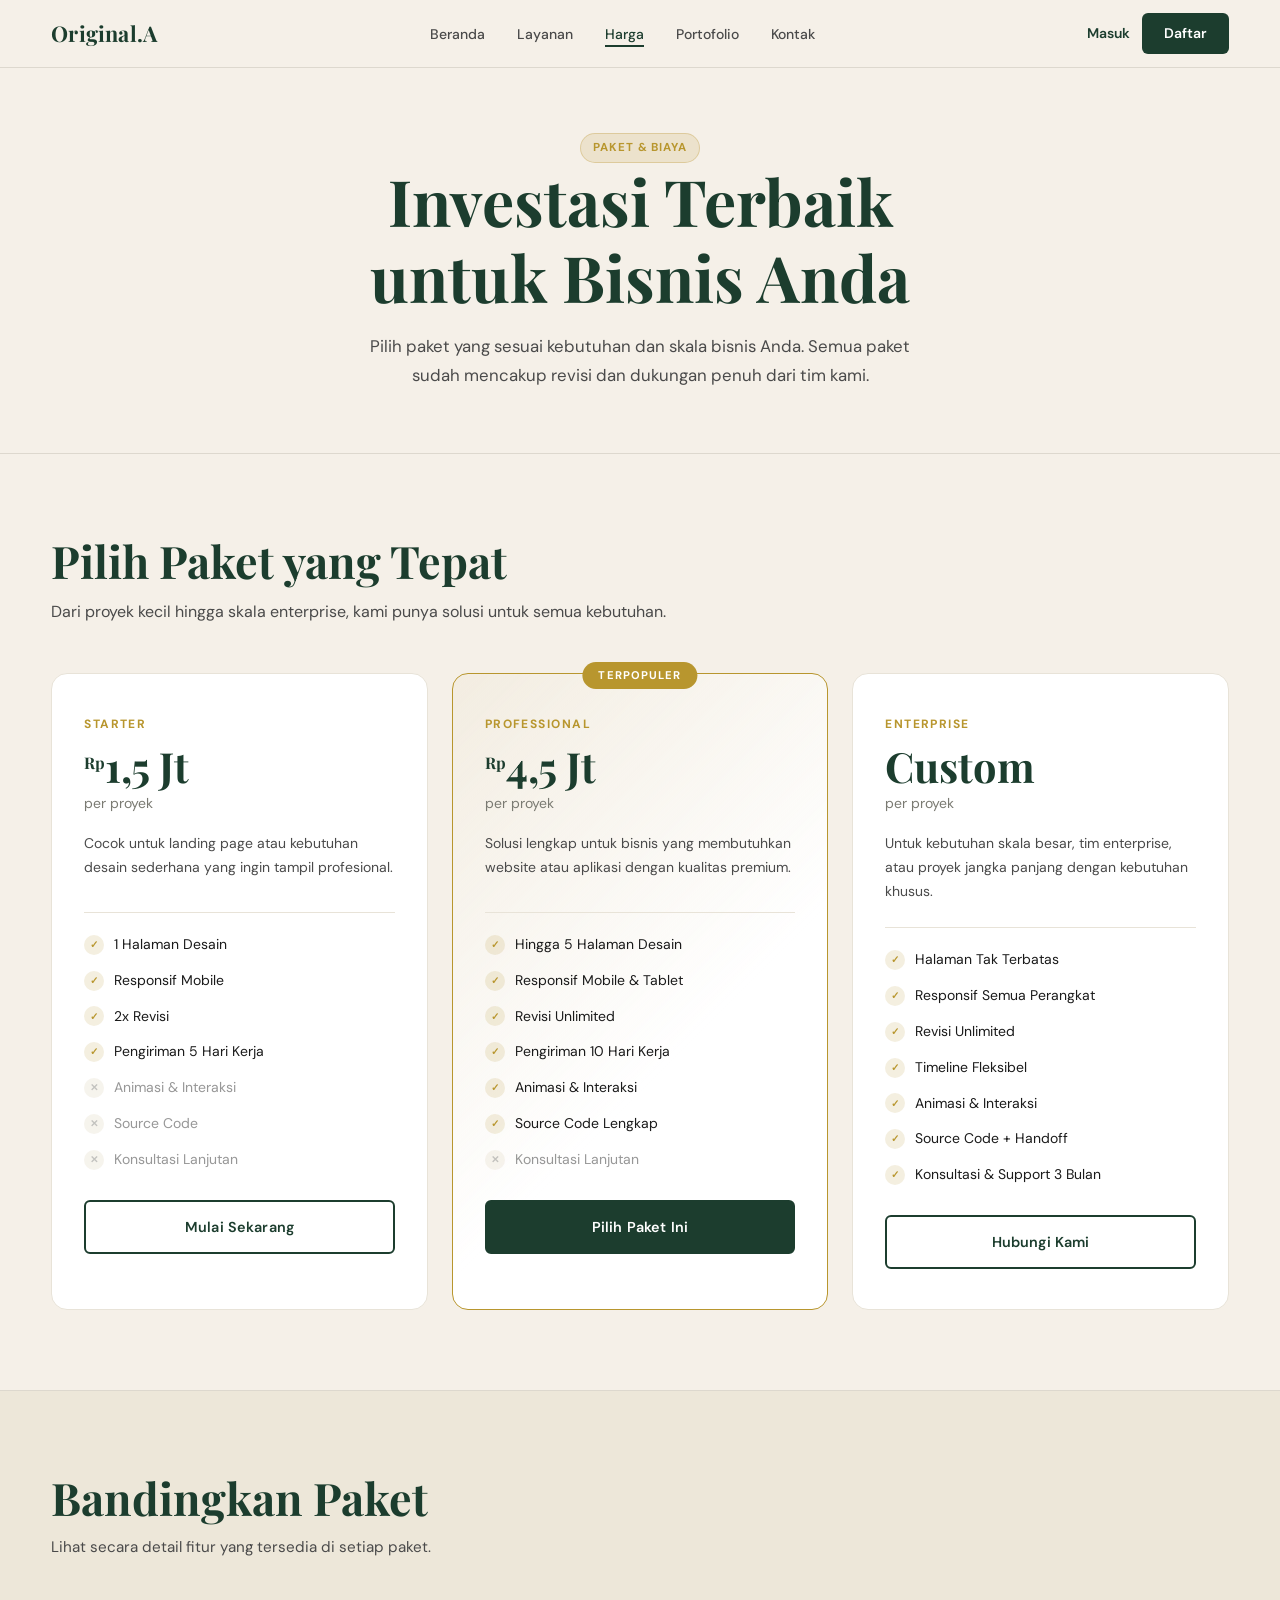
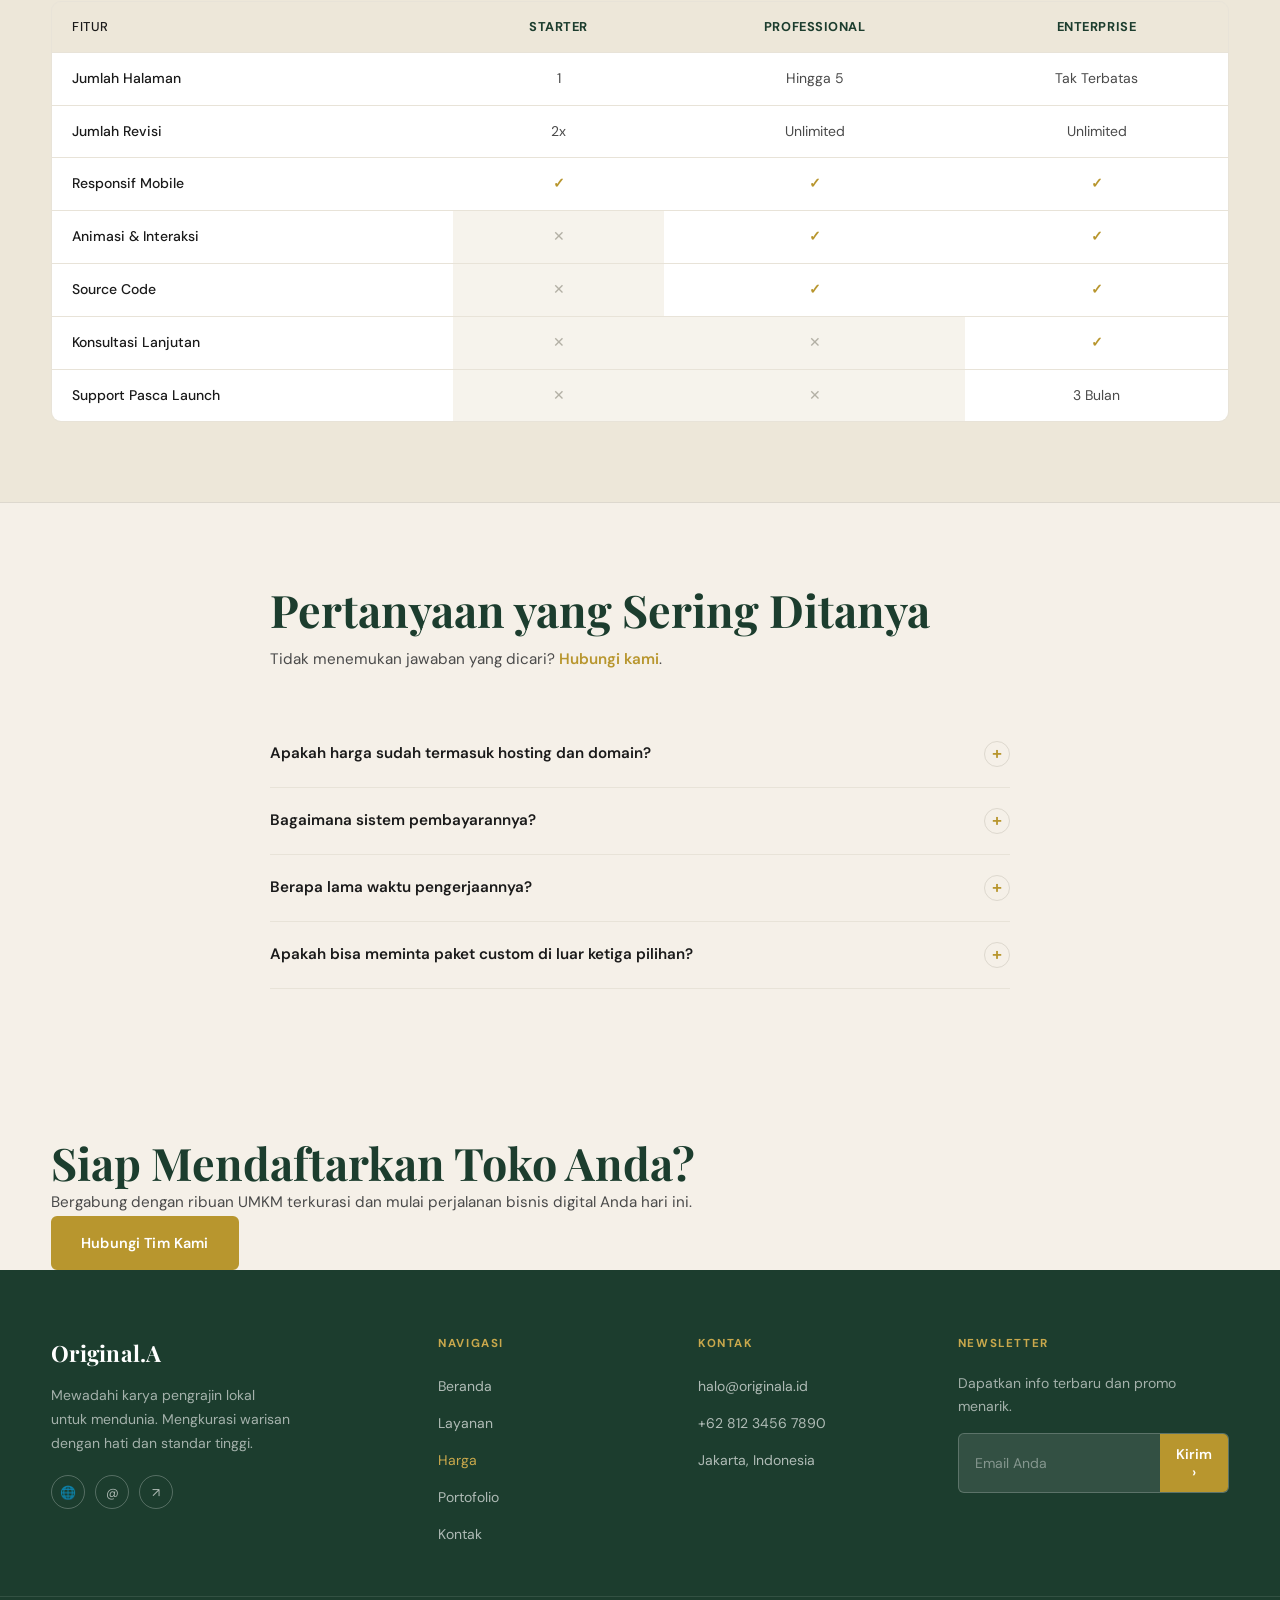
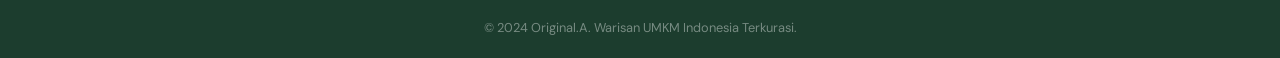
==== commit 1d3d092c: "first commmit" ====
--- a/harga.html
+++ b/harga.html
@@ -1,8 +1,4 @@
-#untuk_harga
-
-
-
-<DOCTYPE html>
+<!DOCTYPE html>
 <html lang="id">
 <head>
   <meta charset="UTF-8" />
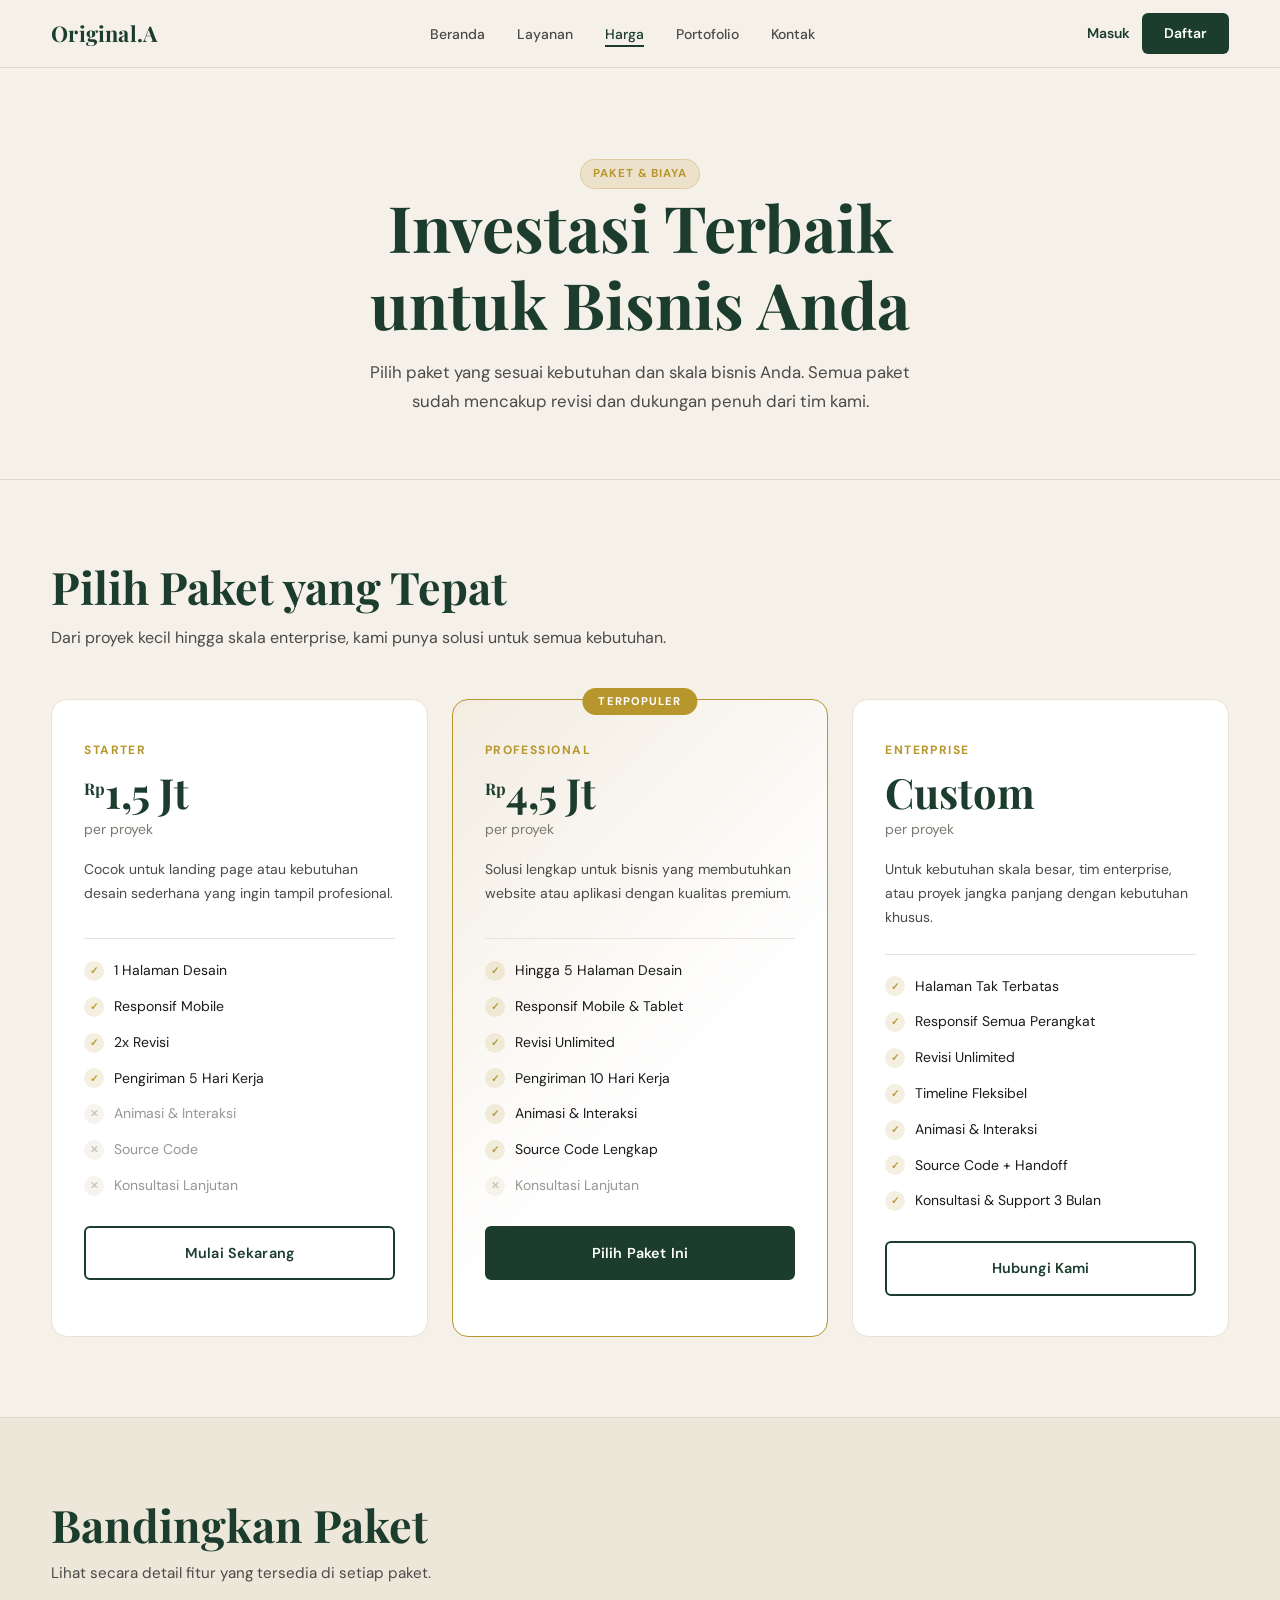
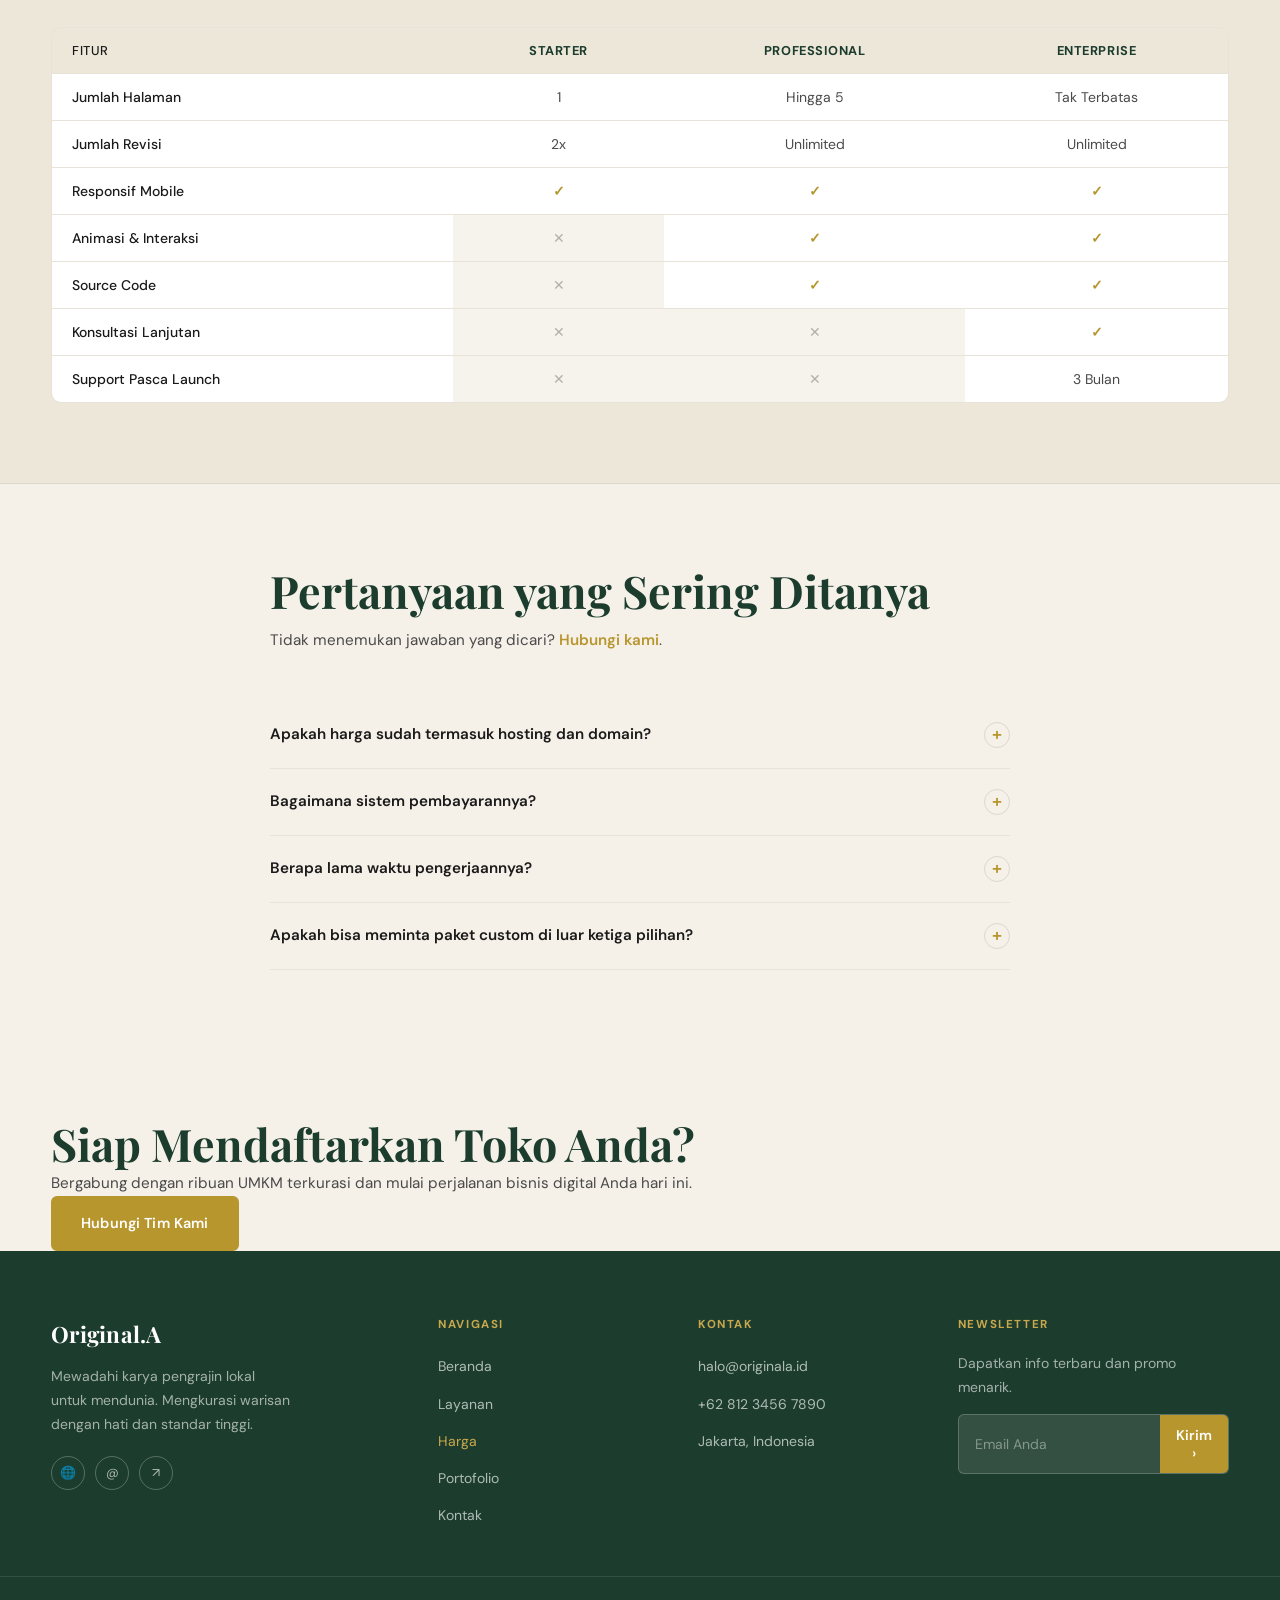
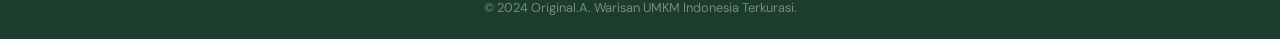
==== commit ac931a48: "resolve conflict" ====
--- a/harga.html
+++ b/harga.html
@@ -1,4 +1,12 @@
+<<<<<<< HEAD
 <!DOCTYPE html>
+=======
+#untuk_harga
+
+
+
+<DOCTYPE html>
+>>>>>>> 552513dd77621cbea562d48805dc8a4ae7981345
 <html lang="id">
 <head>
   <meta charset="UTF-8" />
